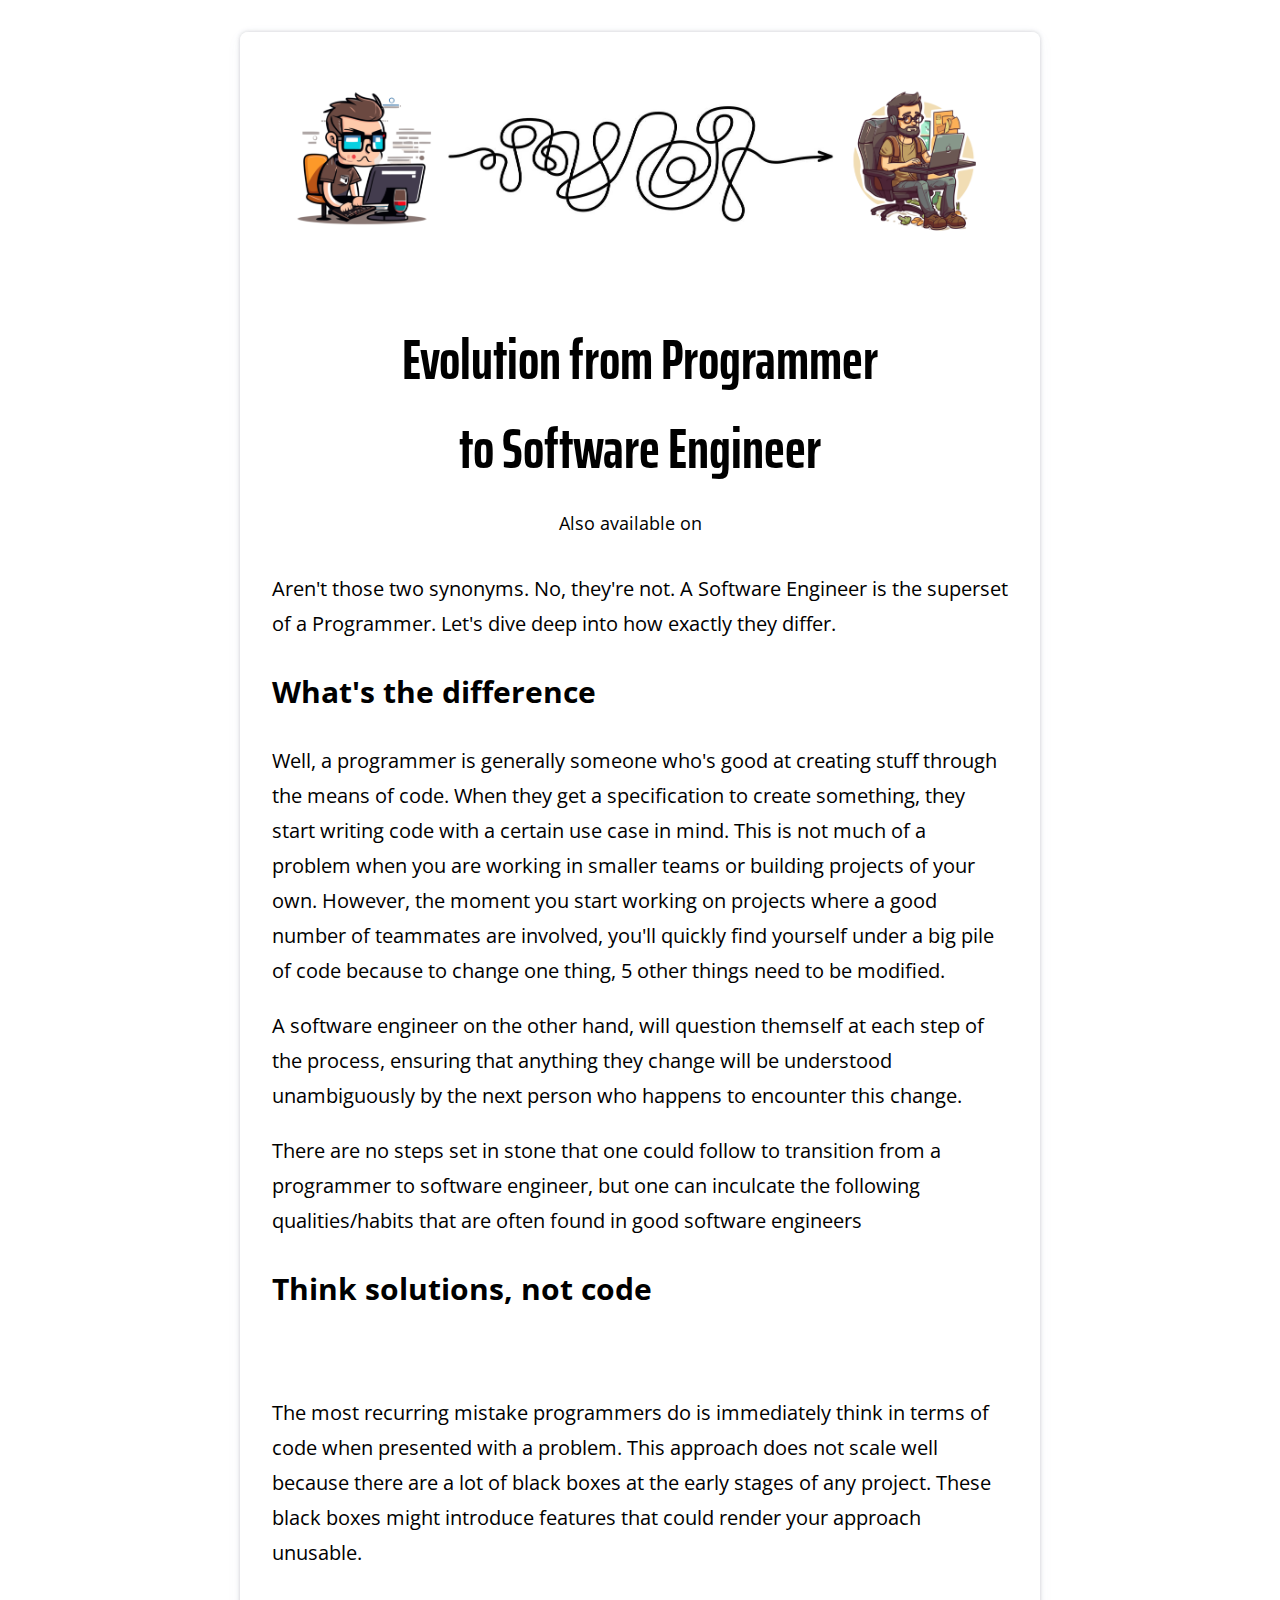
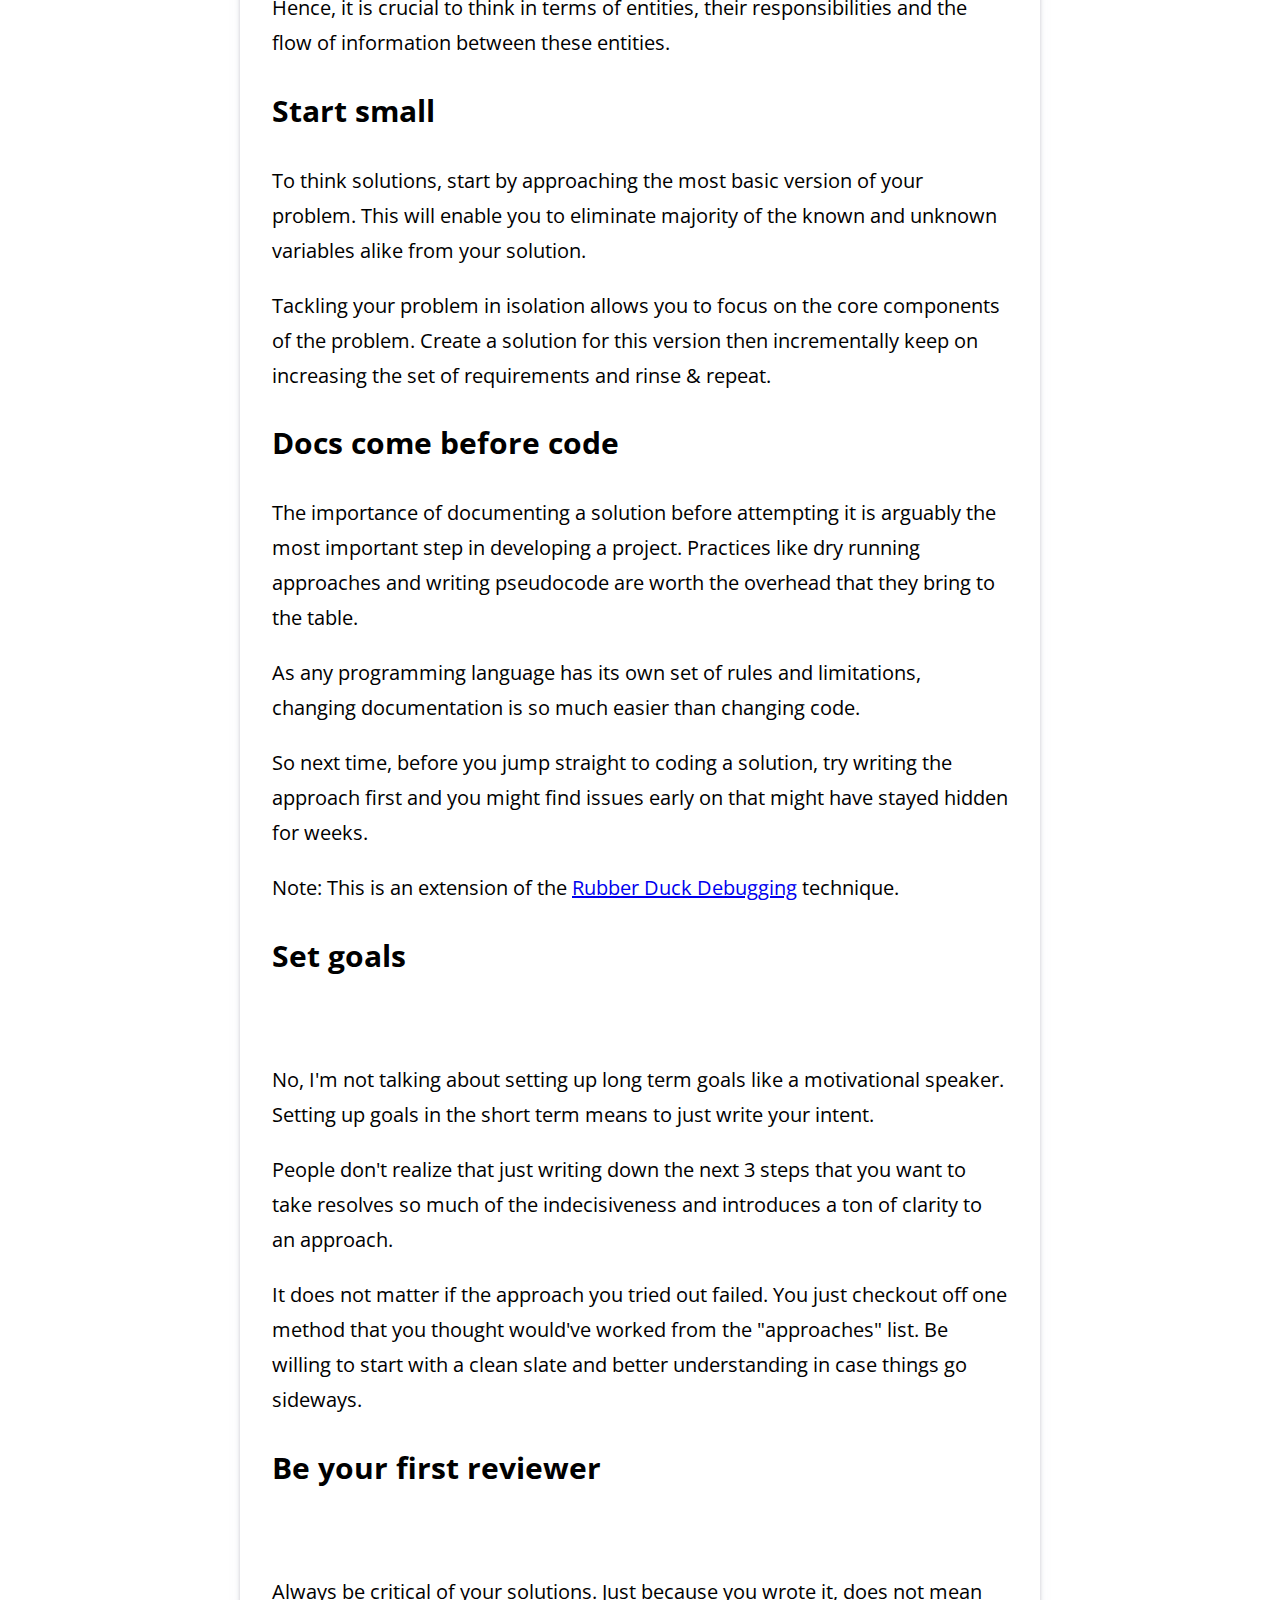
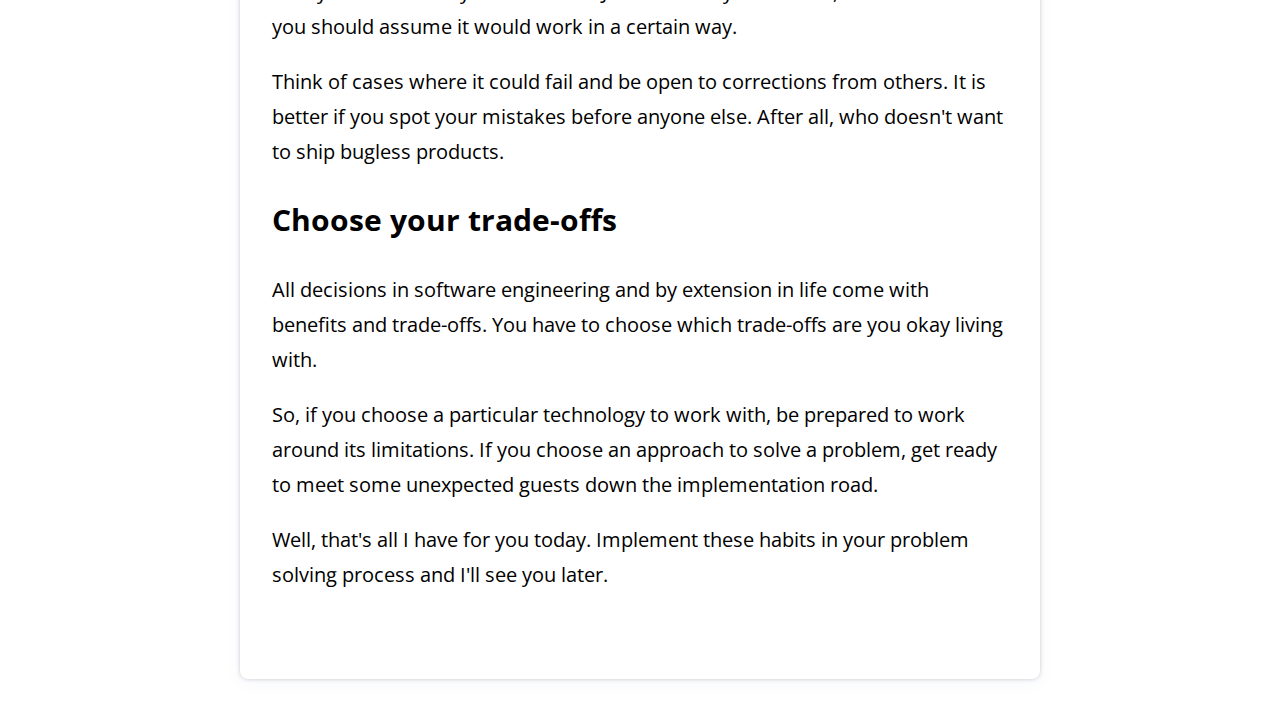
==== blogs/evolution-from-programmer-to-software-engineer.html @ fa0fccdf "Create initial draft of portfolio website" ====
<!DOCTYPE html>
<html lang="en">
  <head>
    <meta charset="UTF-8" />
    <meta name="viewport" content="width=device-width, initial-scale=1.0" />

    <link rel="preconnect" href="https://fonts.googleapis.com" />
    <link rel="preconnect" href="https://fonts.gstatic.com" crossorigin />
    <link
      href="https://fonts.googleapis.com/css2?family=Open+Sans:ital,wght@0,300;0,400;0,500;0,600;0,700;0,800;1,300;1,400;1,500;1,600;1,700;1,800&family=Saira+Extra+Condensed:wght@100;200;300;400;500;600;700;800;900&display=swap"
      rel="stylesheet"
    />
    <link
      rel="stylesheet"
      href="https://raw.githubusercontent.com/necolas/normalize.css/master/normalize.css"
    />
    <link rel="stylesheet" href="./blog.css" />

    <title>Evolution from Programmer to Software Engineer | Imran Khan</title>
  </head>
  <body>
    <main class="blog">
      <header>
        <img
          src="../img/blogs/evolution-from-programmer-to-software-engineer.png"
          alt="Evolution from Programmer to Software Engineer"
          class="cover-img"
        />
      </header>
      <h1 class="blog-title">Evolution from Programmer to Software Engineer</h1>

      <section>
        <p class="links-wrapper">
          Also available on
          <span class="links">
            <a href="#" target="_blank"
              ><i class="fa-brands fa-medium" title="Medium"></i
            ></a>
            <a href="#" target="_blank"
              ><i class="fa-brands fa-dev" title="Dev.to"></i
            ></a>
          </span>
        </p>

        <div class="content">
          <p>
            Aren't those two synonyms. No, they're not. A Software Engineer is
            the superset of a Programmer. Let's dive deep into how exactly they
            differ.
          </p>
          <h2 id="what-s-the-difference">What's the difference</h2>

          <p>
            Well, a programmer is generally someone who's good at creating stuff
            through the means of code. When they get a specification to create
            something, they start writing code with a certain use case in mind.
            This is not much of a problem when you are working in smaller teams
            or building projects of your own. However, the moment you start
            working on projects where a good number of teammates are involved,
            you'll quickly find yourself under a big pile of code because to
            change one thing, 5 other things need to be modified.
          </p>

          <p>
            A software engineer on the other hand, will question themself at
            each step of the process, ensuring that anything they change will be
            understood unambiguously by the next person who happens to encounter
            this change.
          </p>

          <p>
            There are no steps set in stone that one could follow to transition
            from a programmer to software engineer, but one can inculcate the
            following qualities/habits that are often found in good software
            engineers
          </p>

          <h2 id="think-solutions-not-code">Think solutions, not code</h2>
          <img
            src="https://media1.giphy.com/media/mRh4cLIYhrs9G/giphy.gif"
            alt=""
          />

          <p>
            The most recurring mistake programmers do is immediately think in
            terms of code when presented with a problem. This approach does not
            scale well because there are a lot of black boxes at the early
            stages of any project. These black boxes might introduce features
            that could render your approach unusable.
          </p>

          <p>
            Hence, it is crucial to think in terms of entities, their
            responsibilities and the flow of information between these entities.
          </p>

          <h2 id="start-small">Start small</h2>

          <p>
            To think solutions, start by approaching the most basic version of
            your problem. This will enable you to eliminate majority of the
            known and unknown variables alike from your solution.
          </p>

          <p>
            Tackling your problem in isolation allows you to focus on the core
            components of the problem. Create a solution for this version then
            incrementally keep on increasing the set of requirements and rinse
            &amp; repeat.
          </p>

          <h2 id="docs-come-before-code">Docs come before code</h2>

          <p>
            The importance of documenting a solution before attempting it is
            arguably the most important step in developing a project. Practices
            like dry running approaches and writing pseudocode are worth the
            overhead that they bring to the table.
          </p>

          <p>
            As any programming language has its own set of rules and
            limitations, changing documentation is so much easier than changing
            code.
          </p>

          <p>
            So next time, before you jump straight to coding a solution, try
            writing the approach first and you might find issues early on that
            might have stayed hidden for weeks.
          </p>

          <p>
            Note: This is an extension of the
            <a href="https://en.wikipedia.org/wiki/Rubber_duck_debugging"
              >Rubber Duck Debugging</a
            >
            technique.
          </p>

          <h2 id="set-goals">Set goals</h2>
          <img
            src="https://media3.giphy.com/media/GXZVx7kiFQ1IuZpB8o/giphy.gif"
            alt=""
            height="200px"
          />

          <p>
            No, I'm not talking about setting up long term goals like a
            motivational speaker. Setting up goals in the short term means to
            just write your intent.
          </p>

          <p>
            People don't realize that just writing down the next 3 steps that
            you want to take resolves so much of the indecisiveness and
            introduces a ton of clarity to an approach.
          </p>

          <p>
            It does not matter if the approach you tried out failed. You just
            checkout off one method that you thought would've worked from the
            "approaches" list. Be willing to start with a clean slate and better
            understanding in case things go sideways.
          </p>

          <h2 id="be-your-first-reviewer">Be your first reviewer</h2>
          <img
            src="https://media.giphy.com/media/ANbD1CCdA3iI8/giphy.gif"
            alt=""
          />

          <p>
            Always be critical of your solutions. Just because you wrote it,
            does not mean you should assume it would work in a certain way.
          </p>

          <p>
            Think of cases where it could fail and be open to corrections from
            others. It is better if you spot your mistakes before anyone else.
            After all, who doesn't want to ship bugless products.
          </p>

          <h2 id="choose-your-trade-offs">Choose your trade-offs</h2>

          <p>
            All decisions in software engineering and by extension in life come
            with benefits and trade-offs. You have to choose which trade-offs
            are you okay living with.
          </p>

          <p>
            So, if you choose a particular technology to work with, be prepared
            to work around its limitations. If you choose an approach to solve a
            problem, get ready to meet some unexpected guests down the
            implementation road.
          </p>

          <p>
            Well, that's all I have for you today. Implement these habits in
            your problem solving process and I'll see you later.
          </p>

          <img
            src="https://media3.giphy.com/media/l1J3CbFgn5o7DGRuE/giphy.gif"
            alt=""
            height="225px"
          />
        </div>
      </section>
    </main>
    <script
      src="https://kit.fontawesome.com/d112bb07a1.js"
      crossorigin="anonymous"
    ></script>
  </body>
</html>
---- blogs/blog.css ----
:root {
  box-sizing: border-box;
  color-scheme: light dark;
}

* {
  box-sizing: inherit;
}

body {
  margin: 0;
  padding: 2em;

  font-family: "Open Sans", sans-serif;
}

p {
  margin-block: 1em;
}

img {
  max-width: 100%;
}

i {
  color: #000;
}

.blog {
  overflow: hidden;

  margin-inline: auto;
  border-radius: 0.5em;
  max-width: 50rem;
  padding-bottom: 2em;

  box-shadow: rgba(67, 71, 85, 0.27) 0px 0px 0.25em,
    rgba(90, 125, 188, 0.05) 0px 0.25em 1em;
}

section {
  padding-inline: 2em;
}

.blog-title {
  margin-block: 0.5em 0;

  font-size: 3.5rem;
  font-family: "Saira Extra Condensed", sans-serif;
  text-align: center;
  text-wrap: balance;
}

.content {
  /* margin-top: 1.5em; */
  font-size: 1.25rem;
  line-height: 1.75;
}

.links {
  display: inline-flex;
  gap: 0.75em;
}

.links-wrapper {
  margin-block: 1em 2em;
  font-size: 1.125rem;
  text-align: center;
}

@media (prefers-color-scheme: dark) {
  body {
    color: #fafafa;
    background-color: #000;
  }

  .blog {
    background-color: #171717;
  }

  img {
    filter: brightness(0.9);
  }

  i {
    color: #fafafa;
  }
}
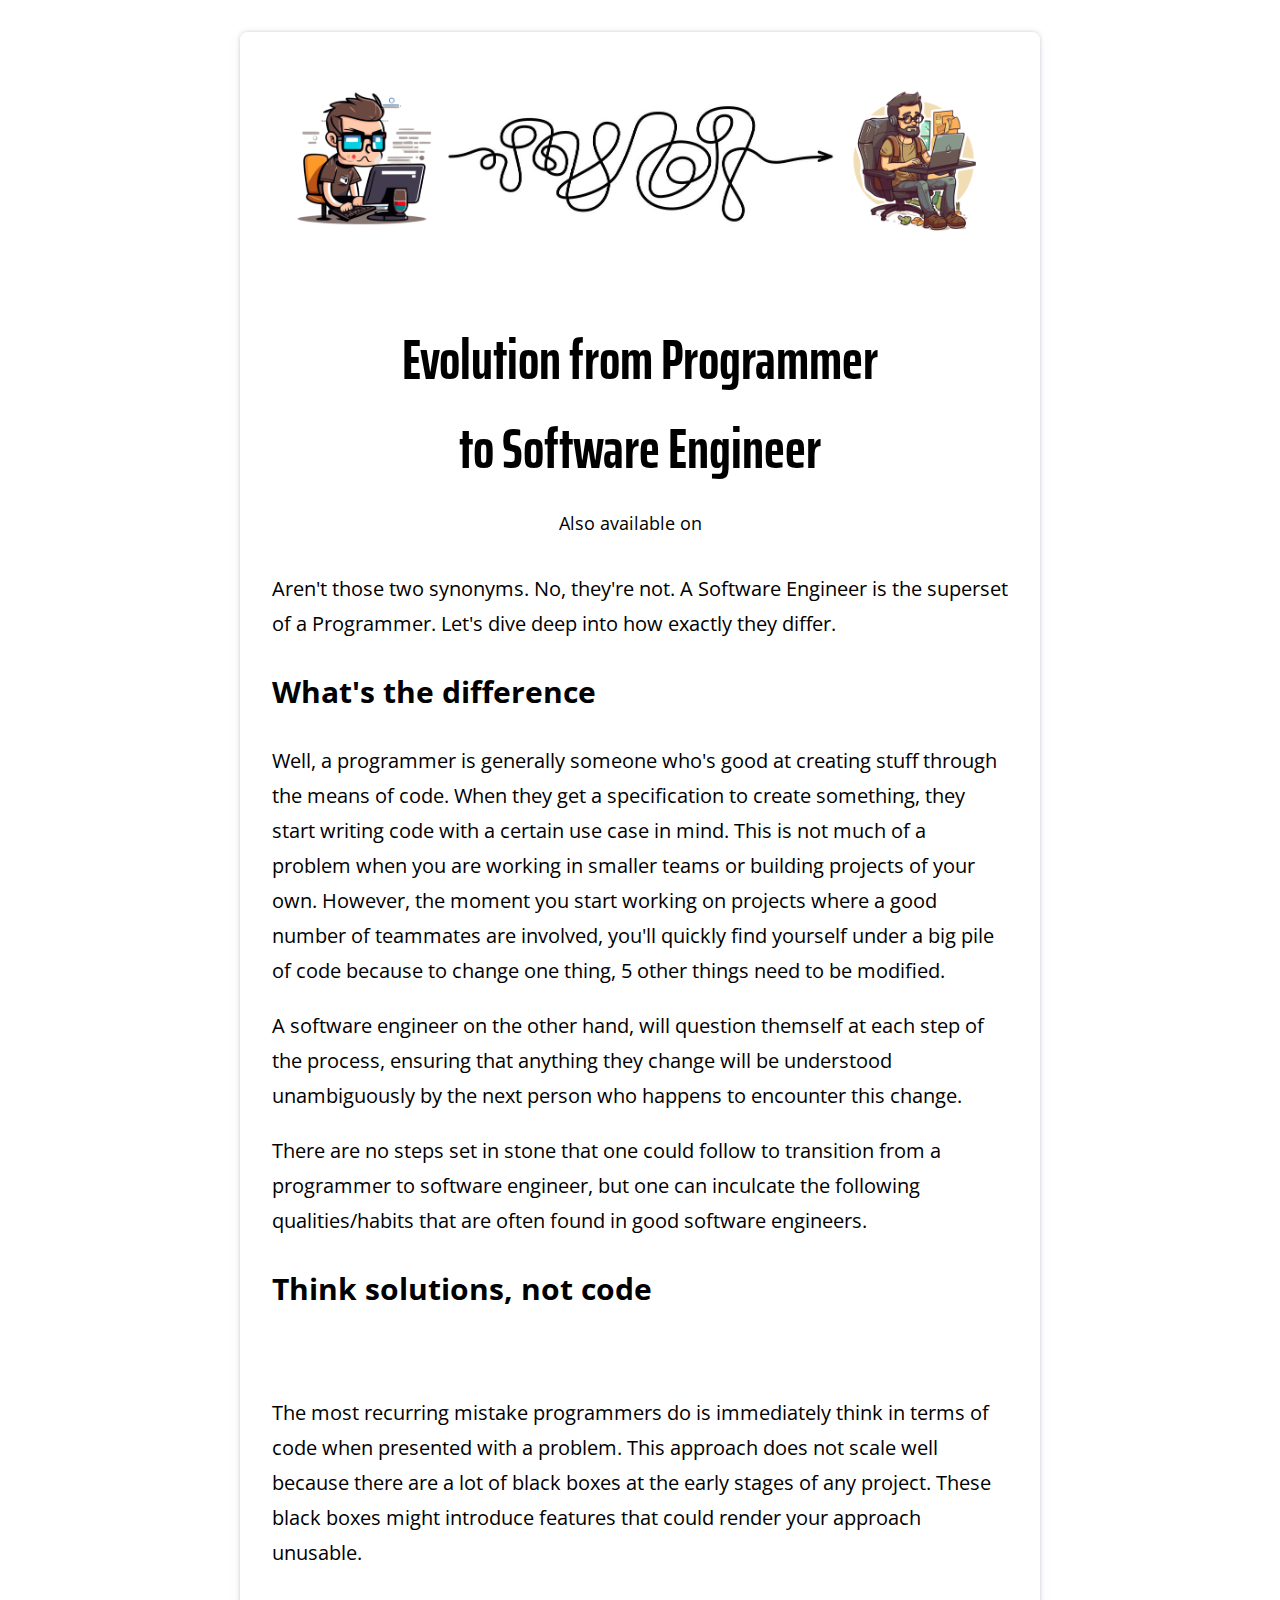
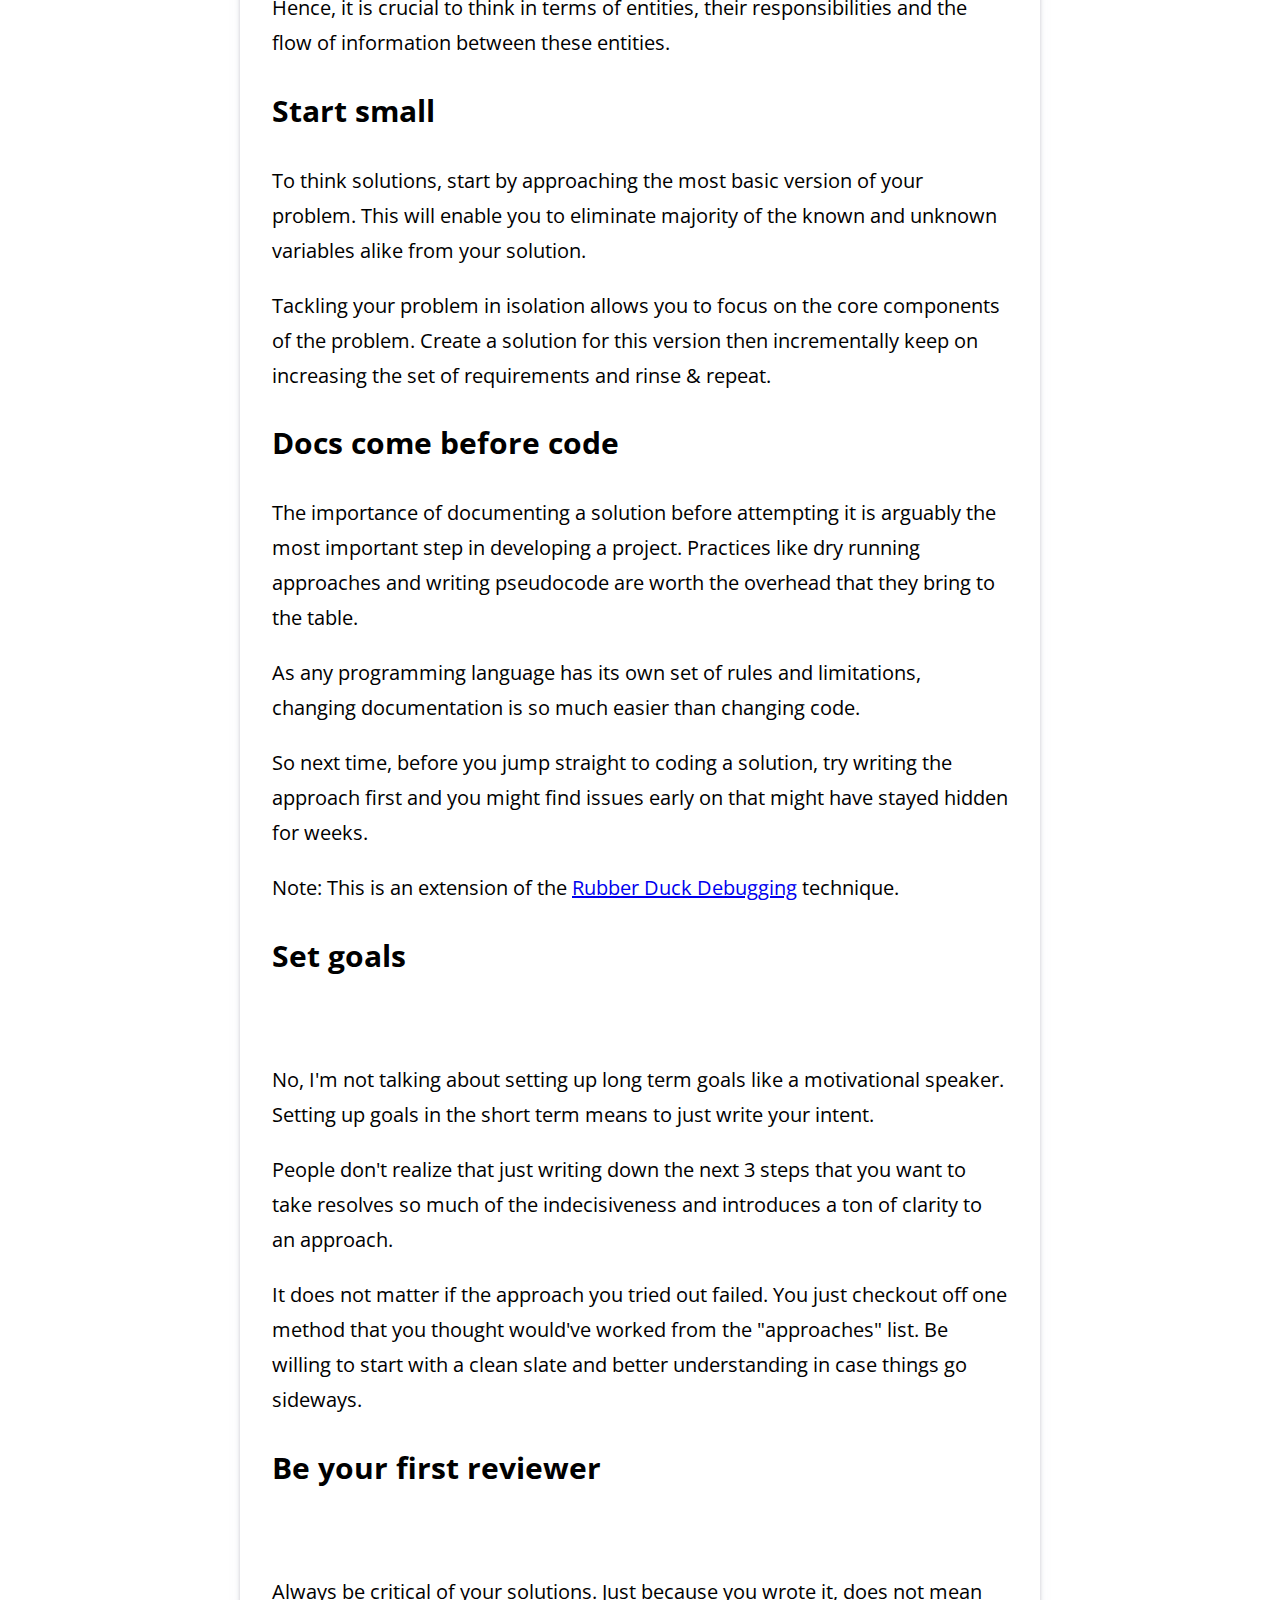
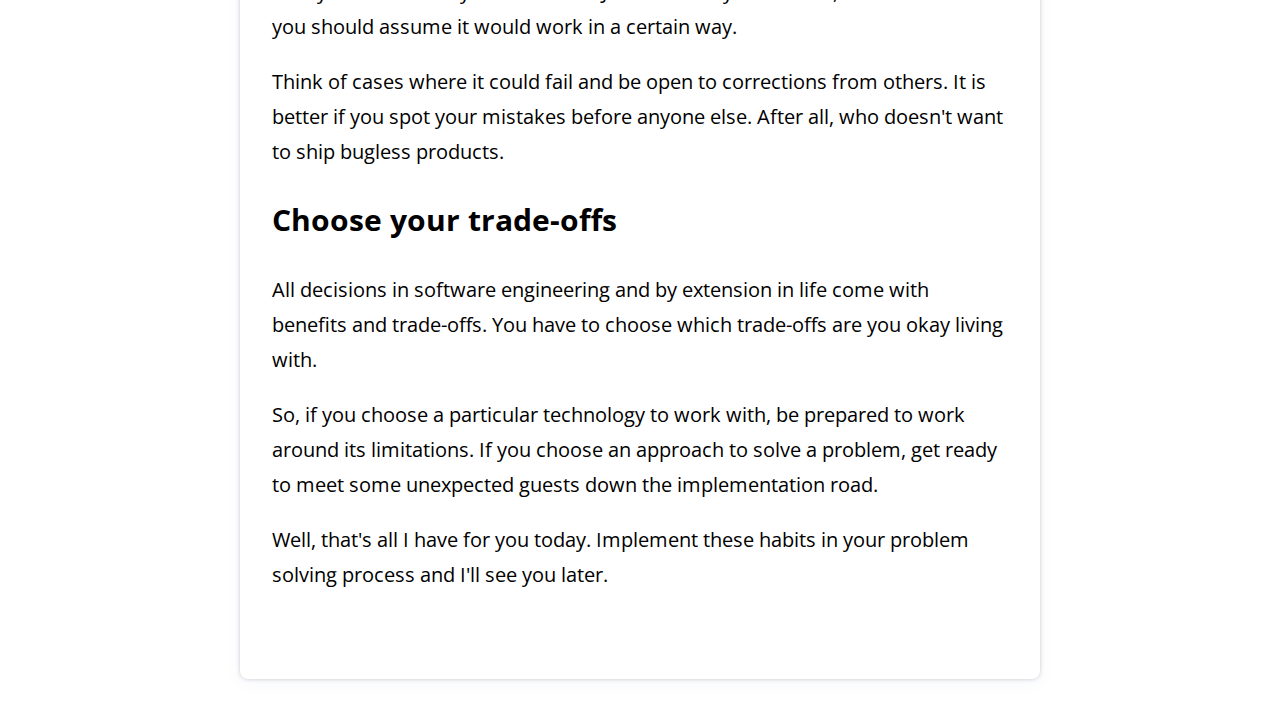
==== commit 1d696ddd: "Add lazy loading to images in the blog" ====
--- a/blogs/evolution-from-programmer-to-software-engineer.html
+++ b/blogs/evolution-from-programmer-to-software-engineer.html
@@ -24,6 +24,7 @@
         <img
           src="../img/blogs/evolution-from-programmer-to-software-engineer.png"
           alt="Evolution from Programmer to Software Engineer"
+          loading="lazy"
           class="cover-img"
         />
       </header>
@@ -33,10 +34,14 @@
         <p class="links-wrapper">
           Also available on
           <span class="links">
-            <a href="#" target="_blank"
+            <a
+              href="https://medium.com/@astr0n0mer/evolution-from-programmer-to-software-engineer-26b59b1a44ef"
+              target="_blank"
               ><i class="fa-brands fa-medium" title="Medium"></i
             ></a>
-            <a href="#" target="_blank"
+            <a
+              href="https://dev.to/astronomer/evolution-from-programmer-to-software-engineer-59mo"
+              target="_blank"
               ><i class="fa-brands fa-dev" title="Dev.to"></i
             ></a>
           </span>
@@ -72,13 +77,14 @@
             There are no steps set in stone that one could follow to transition
             from a programmer to software engineer, but one can inculcate the
             following qualities/habits that are often found in good software
-            engineers
+            engineers.
           </p>
 
           <h2 id="think-solutions-not-code">Think solutions, not code</h2>
           <img
             src="https://media1.giphy.com/media/mRh4cLIYhrs9G/giphy.gif"
             alt=""
+            loading="lazy"
           />
 
           <p>
@@ -143,6 +149,7 @@
             src="https://media3.giphy.com/media/GXZVx7kiFQ1IuZpB8o/giphy.gif"
             alt=""
             height="200px"
+            loading="lazy"
           />
 
           <p>
@@ -168,6 +175,7 @@
           <img
             src="https://media.giphy.com/media/ANbD1CCdA3iI8/giphy.gif"
             alt=""
+            loading="lazy"
           />
 
           <p>
@@ -205,6 +213,7 @@
             src="https://media3.giphy.com/media/l1J3CbFgn5o7DGRuE/giphy.gif"
             alt=""
             height="225px"
+            loading="lazy"
           />
         </div>
       </section>
--- a/blogs/blog.css
+++ b/blogs/blog.css
@@ -44,16 +44,18 @@
 
 .blog-title {
   margin-block: 0.5em 0;
+  margin-inline: 0.5em;
 
   font-size: 3.5rem;
+  font-size: clamp(2.25rem, 3.2vw + 1.4rem, 3.5rem);
   font-family: "Saira Extra Condensed", sans-serif;
   text-align: center;
   text-wrap: balance;
 }
 
 .content {
-  /* margin-top: 1.5em; */
   font-size: 1.25rem;
+  font-size: clamp(1rem, 0.6vw + 0.8rem, 1.25rem);
   line-height: 1.75;
 }
 
@@ -65,6 +67,7 @@
 .links-wrapper {
   margin-block: 1em 2em;
   font-size: 1.125rem;
+  font-size: clamp(0.9rem, 0.6vw + 0.8rem, 1.125rem);
   text-align: center;
 }
 
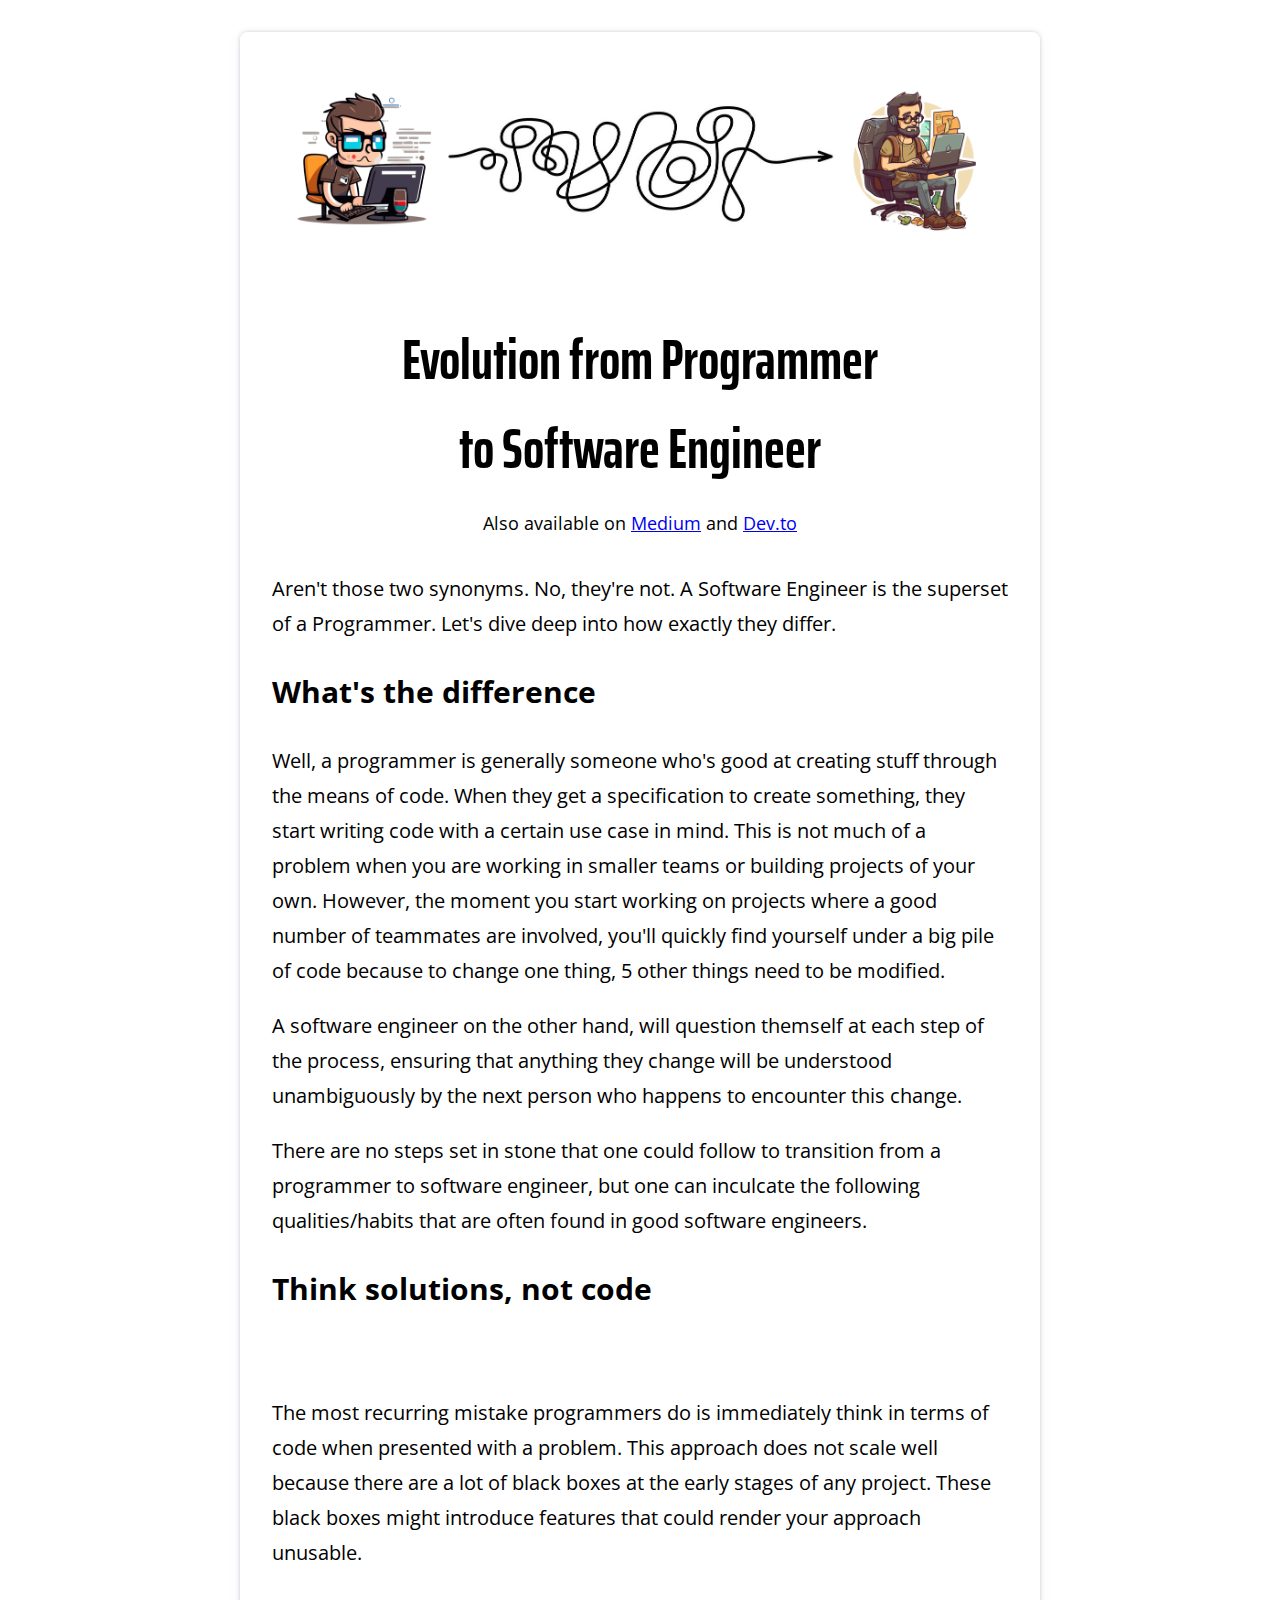
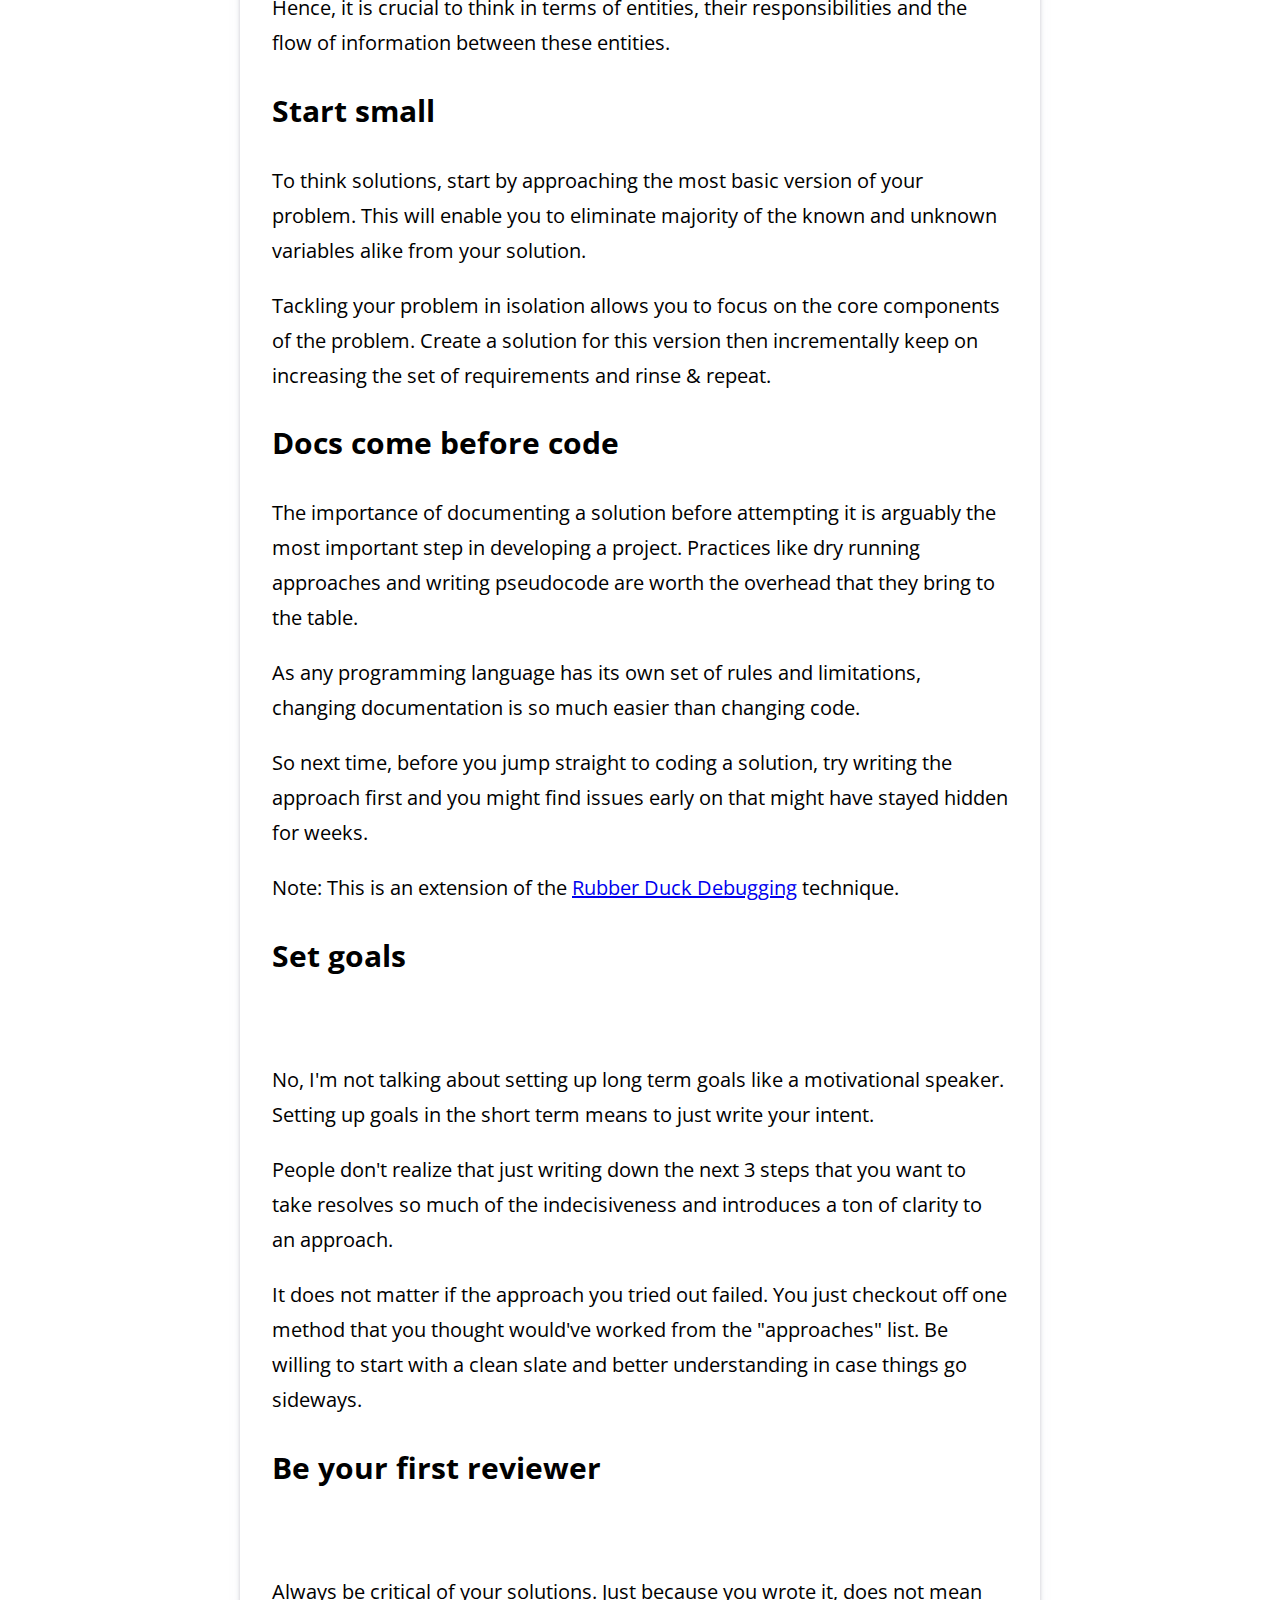
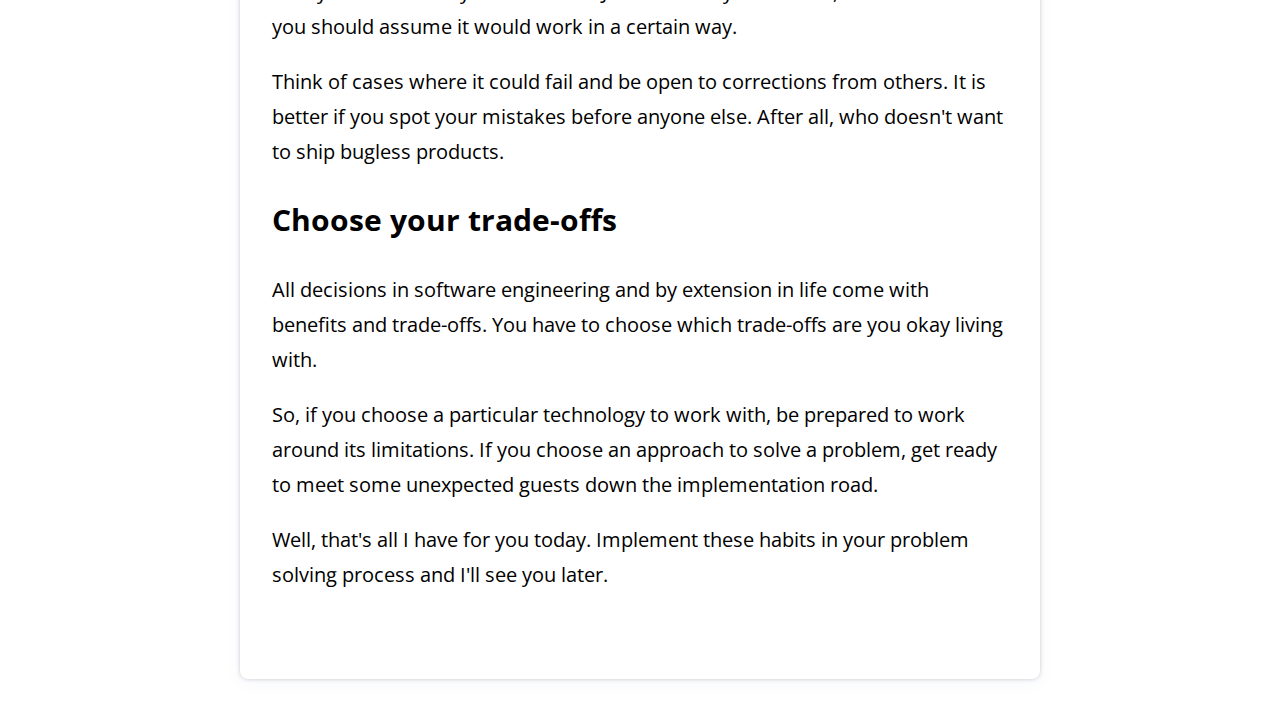
==== commit 445acfbb: "Replace medium and dev.to icons with text links" ====
--- a/blogs/evolution-from-programmer-to-software-engineer.html
+++ b/blogs/evolution-from-programmer-to-software-engineer.html
@@ -3,6 +3,11 @@
   <head>
     <meta charset="UTF-8" />
     <meta name="viewport" content="width=device-width, initial-scale=1.0" />
+    <link
+      rel="shortcut icon"
+      href="../img/portfolio-favicon-imran.png"
+      type="image/x-icon"
+    />
 
     <link rel="preconnect" href="https://fonts.googleapis.com" />
     <link rel="preconnect" href="https://fonts.gstatic.com" crossorigin />
@@ -31,19 +36,35 @@
       <h1 class="blog-title">Evolution from Programmer to Software Engineer</h1>
 
       <section>
+        <!-- <p class="links-wrapper">
+          Also available on
+          <span class="links">
+            <a
+              href="https://medium.com/@astr0n0mer/evolution-from-programmer-to-software-engineer-26b59b1a44ef"
+              target="_blank"
+              ><i class="fa-brands fa-medium" title="Medium"></i
+            ></a>
+            <a
+              href="https://dev.to/astronomer/evolution-from-programmer-to-software-engineer-59mo"
+              target="_blank"
+              ><i class="fa-brands fa-dev" title="Dev.to"></i
+            ></a>
+          </span>
+        </p> -->
         <p class="links-wrapper">
           Also available on
           <span class="links">
             <a
               href="https://medium.com/@astr0n0mer/evolution-from-programmer-to-software-engineer-26b59b1a44ef"
               target="_blank"
-              ><i class="fa-brands fa-medium" title="Medium"></i
-            ></a>
+              >Medium</a
+            >
+            and
             <a
               href="https://dev.to/astronomer/evolution-from-programmer-to-software-engineer-59mo"
               target="_blank"
-              ><i class="fa-brands fa-dev" title="Dev.to"></i
-            ></a>
+              >Dev.to</a
+            >
           </span>
         </p>
 
@@ -138,7 +159,9 @@
 
           <p>
             Note: This is an extension of the
-            <a href="https://en.wikipedia.org/wiki/Rubber_duck_debugging"
+            <a
+              href="https://en.wikipedia.org/wiki/Rubber_duck_debugging"
+              target="_blank"
               >Rubber Duck Debugging</a
             >
             technique.
@@ -218,9 +241,9 @@
         </div>
       </section>
     </main>
-    <script
+    <!-- <script
       src="https://kit.fontawesome.com/d112bb07a1.js"
       crossorigin="anonymous"
-    ></script>
+    ></script> -->
   </body>
 </html>
--- a/blogs/blog.css
+++ b/blogs/blog.css
@@ -59,10 +59,10 @@
   line-height: 1.75;
 }
 
-.links {
+/* .links {
   display: inline-flex;
   gap: 0.75em;
-}
+} */
 
 .links-wrapper {
   margin-block: 1em 2em;
